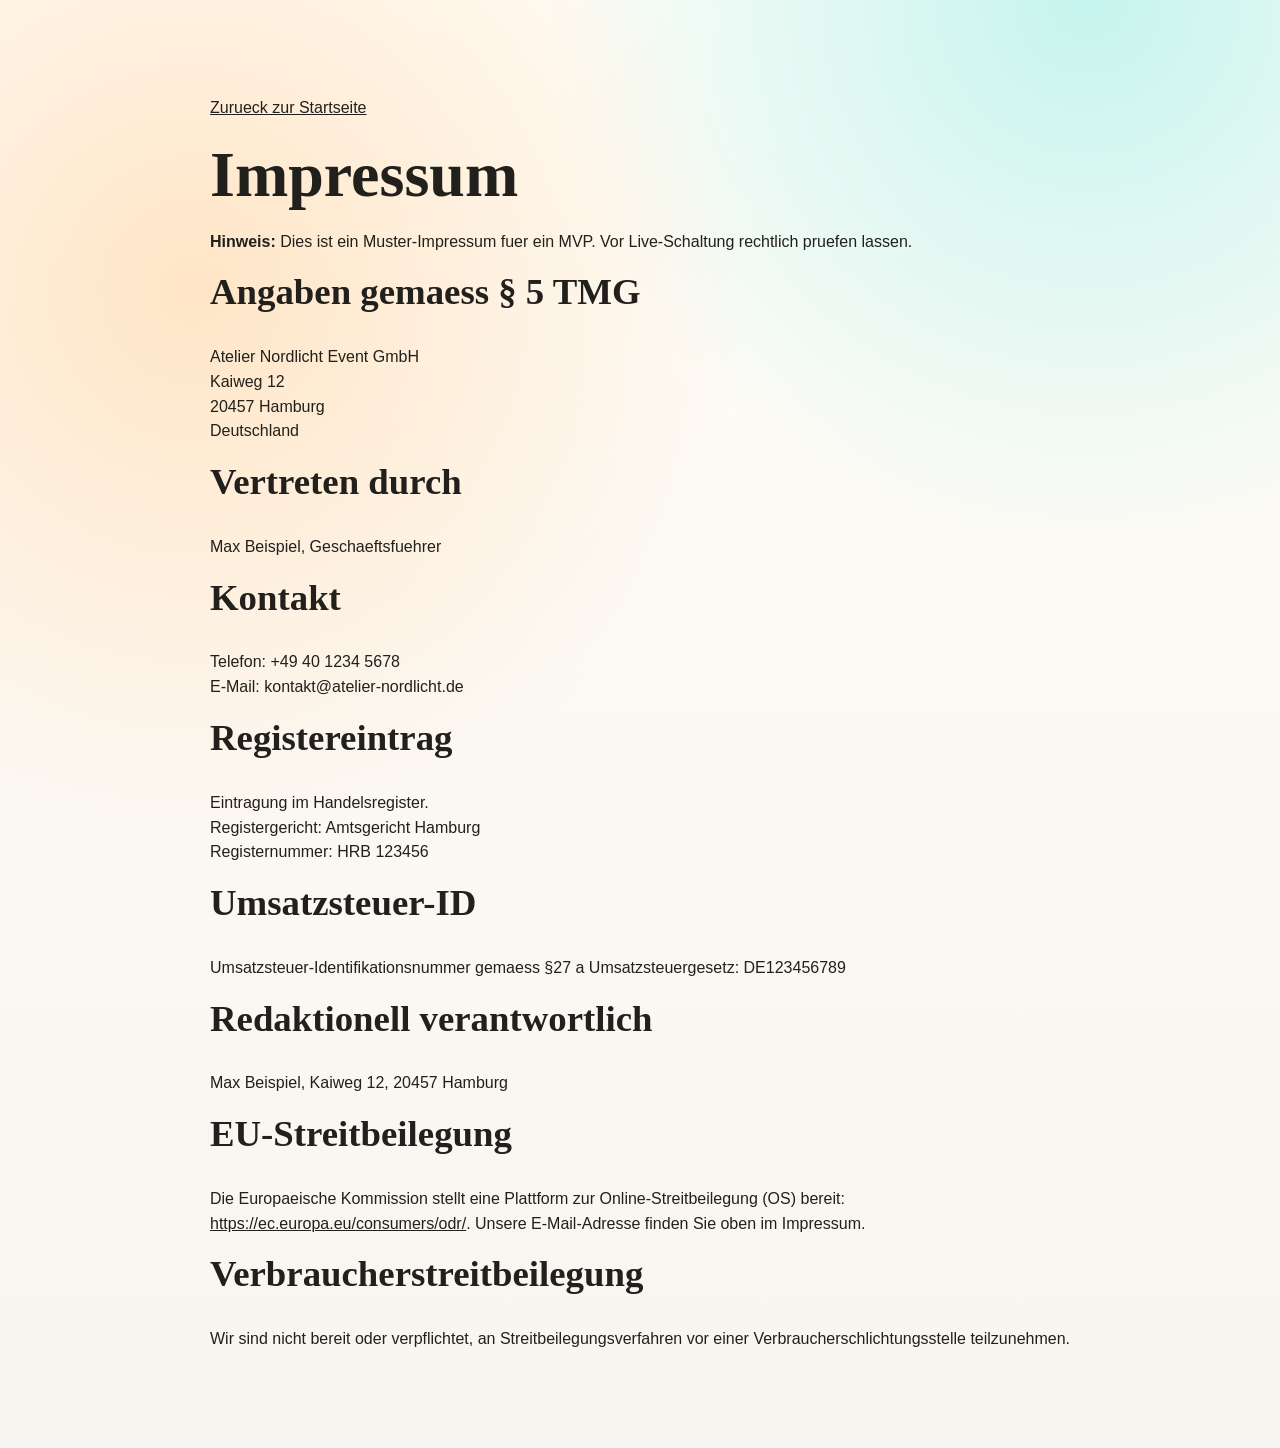
==== impressum.html @ 55652066 "Initial MVP website" ====
<!DOCTYPE html>
<html lang="de">
  <head>
    <meta charset="UTF-8" />
    <meta name="viewport" content="width=device-width, initial-scale=1.0" />
    <title>Impressum | Atelier Nordlicht</title>
    <link rel="stylesheet" href="./styles.css" />
  </head>
  <body>
    <main class="section">
      <div class="container" style="max-width: 860px">
        <p><a href="./index.html">Zurueck zur Startseite</a></p>
        <h1>Impressum</h1>
        <p>
          <strong>Hinweis:</strong> Dies ist ein Muster-Impressum fuer ein MVP.
          Vor Live-Schaltung rechtlich pruefen lassen.
        </p>

        <h2>Angaben gemaess § 5 TMG</h2>
        <p>
          Atelier Nordlicht Event GmbH<br />
          Kaiweg 12<br />
          20457 Hamburg<br />
          Deutschland
        </p>

        <h2>Vertreten durch</h2>
        <p>Max Beispiel, Geschaeftsfuehrer</p>

        <h2>Kontakt</h2>
        <p>
          Telefon: +49 40 1234 5678<br />
          E-Mail: kontakt@atelier-nordlicht.de
        </p>

        <h2>Registereintrag</h2>
        <p>
          Eintragung im Handelsregister.<br />
          Registergericht: Amtsgericht Hamburg<br />
          Registernummer: HRB 123456
        </p>

        <h2>Umsatzsteuer-ID</h2>
        <p>Umsatzsteuer-Identifikationsnummer gemaess §27 a Umsatzsteuergesetz: DE123456789</p>

        <h2>Redaktionell verantwortlich</h2>
        <p>Max Beispiel, Kaiweg 12, 20457 Hamburg</p>

        <h2>EU-Streitbeilegung</h2>
        <p>
          Die Europaeische Kommission stellt eine Plattform zur Online-Streitbeilegung (OS) bereit:
          <a href="https://ec.europa.eu/consumers/odr/">https://ec.europa.eu/consumers/odr/</a>.
          Unsere E-Mail-Adresse finden Sie oben im Impressum.
        </p>

        <h2>Verbraucherstreitbeilegung</h2>
        <p>
          Wir sind nicht bereit oder verpflichtet, an Streitbeilegungsverfahren vor einer
          Verbraucherschlichtungsstelle teilzunehmen.
        </p>
      </div>
    </main>
  </body>
</html>
---- styles.css ----
:root {
  --bg: #f8f5f0;
  --surface: #fff9f2;
  --surface-strong: #f2e9dc;
  --text: #22201c;
  --muted: #5b544a;
  --brand: #b1463a;
  --brand-dark: #8e3329;
  --accent: #0f6d6d;
  --focus: #0d8b66;
  --shadow: 0 18px 40px rgb(0 0 0 / 0.12);
  --radius: 16px;
}

* {
  box-sizing: border-box;
}

html,
body {
  margin: 0;
  padding: 0;
}

body {
  font-family: "Work Sans", "Segoe UI", sans-serif;
  color: var(--text);
  line-height: 1.55;
  background:
    radial-gradient(circle at 15% 20%, #ffe5c6 0%, transparent 35%),
    radial-gradient(circle at 85% 0%, #c6f4ee 0%, transparent 30%),
    linear-gradient(180deg, #fffdf8 0%, #f8f5f0 100%);
}

a {
  color: inherit;
}

img {
  max-width: 100%;
  display: block;
}

.container {
  width: min(1120px, 92vw);
  margin: 0 auto;
}

.skip-link {
  position: absolute;
  left: -999px;
  top: 0;
  background: var(--text);
  color: #fff;
  padding: 0.65rem 1rem;
  z-index: 2000;
}

.skip-link:focus {
  left: 1rem;
  top: 1rem;
}

:focus-visible {
  outline: 3px solid var(--focus);
  outline-offset: 3px;
}

.site-header {
  position: sticky;
  top: 0;
  z-index: 1000;
  backdrop-filter: blur(12px);
  background: rgb(255 249 241 / 0.88);
  border-bottom: 1px solid rgb(0 0 0 / 0.05);
}

.header-inner {
  display: flex;
  align-items: center;
  justify-content: space-between;
  min-height: 74px;
}

.brand {
  display: inline-flex;
  align-items: center;
  gap: 0.6rem;
  text-decoration: none;
}

.brand-mark {
  width: 2rem;
  height: 2rem;
  border-radius: 999px;
  display: grid;
  place-items: center;
  color: #fff;
  background: linear-gradient(145deg, var(--brand), #ce725e);
  font-weight: 700;
  font-size: 0.8rem;
}

.brand-text {
  font-family: "Fraunces", "Georgia", serif;
  font-size: 1.2rem;
  font-weight: 700;
}

.main-nav ul {
  list-style: none;
  display: flex;
  gap: 0.3rem;
  margin: 0;
  padding: 0;
  align-items: center;
}

.main-nav a {
  text-decoration: none;
  font-weight: 500;
  color: var(--text);
  padding: 0.5rem 0.75rem;
  border-radius: 8px;
}

.main-nav a:hover {
  background: rgb(0 0 0 / 0.05);
}

.nav-cta {
  background: var(--brand);
  color: #fff !important;
}

.nav-cta:hover {
  background: var(--brand-dark) !important;
}

.menu-toggle {
  display: none;
  border: 0;
  background: none;
  width: 2.6rem;
  height: 2.6rem;
  padding: 0.4rem;
  cursor: pointer;
}

.menu-toggle span {
  display: block;
  height: 2px;
  margin: 5px 0;
  background: var(--text);
}

.hero {
  position: relative;
  padding: clamp(2.5rem, 7vw, 6rem) 0 3rem;
  overflow: hidden;
}

.hero-backdrop {
  position: absolute;
  inset: 10% -10% auto auto;
  width: 420px;
  height: 420px;
  border-radius: 50%;
  background: radial-gradient(circle, rgb(177 70 58 / 0.2) 0%, rgb(177 70 58 / 0) 66%);
  filter: blur(4px);
  animation: drift 9s ease-in-out infinite;
}

@keyframes drift {
  0%,
  100% {
    transform: translateY(0);
  }

  50% {
    transform: translateY(15px);
  }
}

.hero-grid {
  display: grid;
  gap: 2rem;
  align-items: center;
  grid-template-columns: 1.1fr 0.9fr;
}

.eyebrow {
  text-transform: uppercase;
  letter-spacing: 0.08em;
  color: var(--accent);
  font-weight: 600;
  font-size: 0.82rem;
}

h1,
h2,
h3 {
  font-family: "Fraunces", "Georgia", serif;
  line-height: 1.2;
  margin-top: 0;
}

h1 {
  font-size: clamp(2rem, 6vw, 4rem);
  margin-bottom: 1rem;
}

h2 {
  font-size: clamp(1.5rem, 3vw, 2.3rem);
}

.hero-actions {
  margin: 1.5rem 0;
  display: flex;
  flex-wrap: wrap;
  gap: 0.8rem;
}

.btn {
  display: inline-block;
  border: 0;
  text-decoration: none;
  border-radius: 999px;
  padding: 0.8rem 1.2rem;
  font-weight: 700;
  cursor: pointer;
}

.btn-primary {
  background: linear-gradient(135deg, var(--brand), #ca6854);
  color: #fff;
}

.btn-primary:hover {
  background: linear-gradient(135deg, var(--brand-dark), #b84e40);
}

.btn-ghost {
  border: 2px solid rgb(0 0 0 / 0.2);
  color: var(--text);
}

.highlights {
  list-style: none;
  display: flex;
  flex-wrap: wrap;
  gap: 0.8rem;
  padding: 0;
  margin: 1rem 0 0;
}

.highlights li {
  background: rgb(255 255 255 / 0.8);
  border: 1px solid rgb(0 0 0 / 0.08);
  padding: 0.45rem 0.75rem;
  border-radius: 999px;
  font-weight: 500;
}

.hero-visual {
  margin: 0;
  background: var(--surface);
  border: 1px solid rgb(0 0 0 / 0.08);
  border-radius: var(--radius);
  box-shadow: var(--shadow);
  overflow: hidden;
}

.hero-visual figcaption {
  padding: 0.75rem 1rem;
  color: var(--muted);
  font-size: 0.9rem;
}

.stats {
  padding-bottom: 2rem;
}

.stats-grid {
  display: grid;
  grid-template-columns: repeat(4, minmax(0, 1fr));
  gap: 1rem;
}

.stats-grid article {
  background: #fff;
  border: 1px solid rgb(0 0 0 / 0.08);
  border-radius: 14px;
  padding: 1rem;
  text-align: center;
}

.stat-number {
  font-weight: 700;
  font-size: 1.5rem;
  margin: 0;
}

.stat-label {
  margin: 0.2rem 0 0;
  color: var(--muted);
}

.section {
  padding: clamp(2.5rem, 7vw, 5rem) 0;
}

.section-contrast {
  background: linear-gradient(180deg, #fff5e8, #f2ecdf);
}

.section-head {
  margin-bottom: 1.5rem;
}

.cards-3,
.room-grid {
  display: grid;
  grid-template-columns: repeat(3, minmax(0, 1fr));
  gap: 1rem;
}

.feature-card,
.room-card {
  background: #fff;
  border: 1px solid rgb(0 0 0 / 0.08);
  border-radius: var(--radius);
  padding: 1.2rem;
}

.room-card .meta {
  color: var(--muted);
  font-weight: 500;
}

.gallery-grid {
  display: grid;
  grid-template-columns: repeat(4, minmax(0, 1fr));
  gap: 0.8rem;
}

.gallery-item {
  border: 0;
  padding: 0;
  background: none;
  border-radius: 12px;
  overflow: hidden;
  cursor: pointer;
  min-height: 120px;
}

.gallery-item img {
  width: 100%;
  height: 100%;
  object-fit: cover;
  transition: transform 0.3s ease;
}

.gallery-item:hover img {
  transform: scale(1.04);
}

.testimonials {
  display: grid;
  gap: 1rem;
}

.testimonials blockquote {
  margin: 0;
  background: #fff;
  border-left: 6px solid var(--brand);
  border-radius: 8px;
  padding: 1rem 1rem 1rem 1.2rem;
}

.testimonials cite {
  display: block;
  margin-top: 0.6rem;
  color: var(--muted);
  font-style: normal;
  font-weight: 600;
}

.faq-list {
  display: grid;
  gap: 0.7rem;
}

.faq-item {
  background: #fff;
  border-radius: 12px;
  border: 1px solid rgb(0 0 0 / 0.1);
  overflow: hidden;
}

.faq-item h3 {
  margin: 0;
}

.faq-item button {
  width: 100%;
  text-align: left;
  border: 0;
  background: #fff;
  padding: 1rem;
  font: inherit;
  font-weight: 700;
  cursor: pointer;
}

.faq-content {
  padding: 0 1rem;
  max-height: 0;
  overflow: hidden;
  transition: max-height 0.3s ease, padding 0.3s ease;
}

.faq-item.open .faq-content {
  max-height: 180px;
  padding: 0 1rem 1rem;
}

.section-form {
  background: linear-gradient(140deg, #fff8ef 0%, #e8f6f3 100%);
}

.form-layout {
  display: grid;
  grid-template-columns: 0.95fr 1.05fr;
  gap: 1.5rem;
}

#anfrage-form {
  background: #fff;
  border: 1px solid rgb(0 0 0 / 0.08);
  border-radius: 16px;
  padding: 1rem;
}

.form-grid {
  display: grid;
  gap: 0.55rem;
}

label {
  font-weight: 600;
}

input,
select,
textarea {
  width: 100%;
  font: inherit;
  border: 1px solid #bcb3a8;
  border-radius: 10px;
  padding: 0.62rem 0.72rem;
  background: #fff;
}

.checkline {
  display: grid;
  grid-template-columns: auto 1fr;
  gap: 0.6rem;
  align-items: start;
  margin: 0.3rem 0 0.8rem;
}

.checkline input {
  width: 1rem;
  height: 1rem;
  margin-top: 0.2rem;
}

.form-note {
  color: var(--muted);
  margin-bottom: 0;
}

.form-status {
  font-weight: 600;
  min-height: 1.2rem;
}

.form-status.error {
  color: #8f1f1f;
}

.form-status.success {
  color: #165a43;
}

.contact-list {
  list-style: none;
  padding: 0;
}

.site-footer {
  background: #171614;
  color: #f1ede7;
  padding: 2rem 0;
}

.footer-grid {
  display: grid;
  grid-template-columns: 1fr auto;
  gap: 2rem;
}

.site-footer ul {
  list-style: none;
  padding: 0;
  margin: 0;
  display: grid;
  gap: 0.4rem;
}

.site-footer a {
  color: #f1ede7;
}

dialog {
  border: 0;
  border-radius: 16px;
  width: min(95vw, 900px);
  padding: 0;
}

dialog::backdrop {
  background: rgb(0 0 0 / 0.72);
}

#lightbox-image {
  width: 100%;
  max-height: 75vh;
  object-fit: contain;
  background: #111;
}

#lightbox-caption {
  margin: 0;
  padding: 0.8rem 1rem 1rem;
}

.lightbox-close-wrap {
  text-align: right;
  padding: 0.6rem;
}

.lightbox-close {
  border: 0;
  background: var(--text);
  color: #fff;
  border-radius: 999px;
  padding: 0.45rem 0.8rem;
  cursor: pointer;
}

@media (max-width: 980px) {
  .hero-grid,
  .form-layout,
  .cards-3,
  .room-grid {
    grid-template-columns: 1fr;
  }

  .gallery-grid {
    grid-template-columns: repeat(2, minmax(0, 1fr));
  }

  .stats-grid {
    grid-template-columns: repeat(2, minmax(0, 1fr));
  }
}

@media (max-width: 760px) {
  .menu-toggle {
    display: block;
  }

  .main-nav {
    position: absolute;
    top: 74px;
    left: 0;
    right: 0;
    background: #fff7ee;
    border-bottom: 1px solid rgb(0 0 0 / 0.1);
    transform: translateY(-120%);
    transition: transform 0.25s ease;
  }

  .main-nav ul {
    flex-direction: column;
    align-items: stretch;
    padding: 0.7rem;
  }

  .main-nav.open {
    transform: translateY(0);
  }

  .footer-grid {
    grid-template-columns: 1fr;
  }
}

@media (prefers-reduced-motion: reduce) {
  *,
  *::before,
  *::after {
    animation: none !important;
    transition: none !important;
    scroll-behavior: auto !important;
  }
}
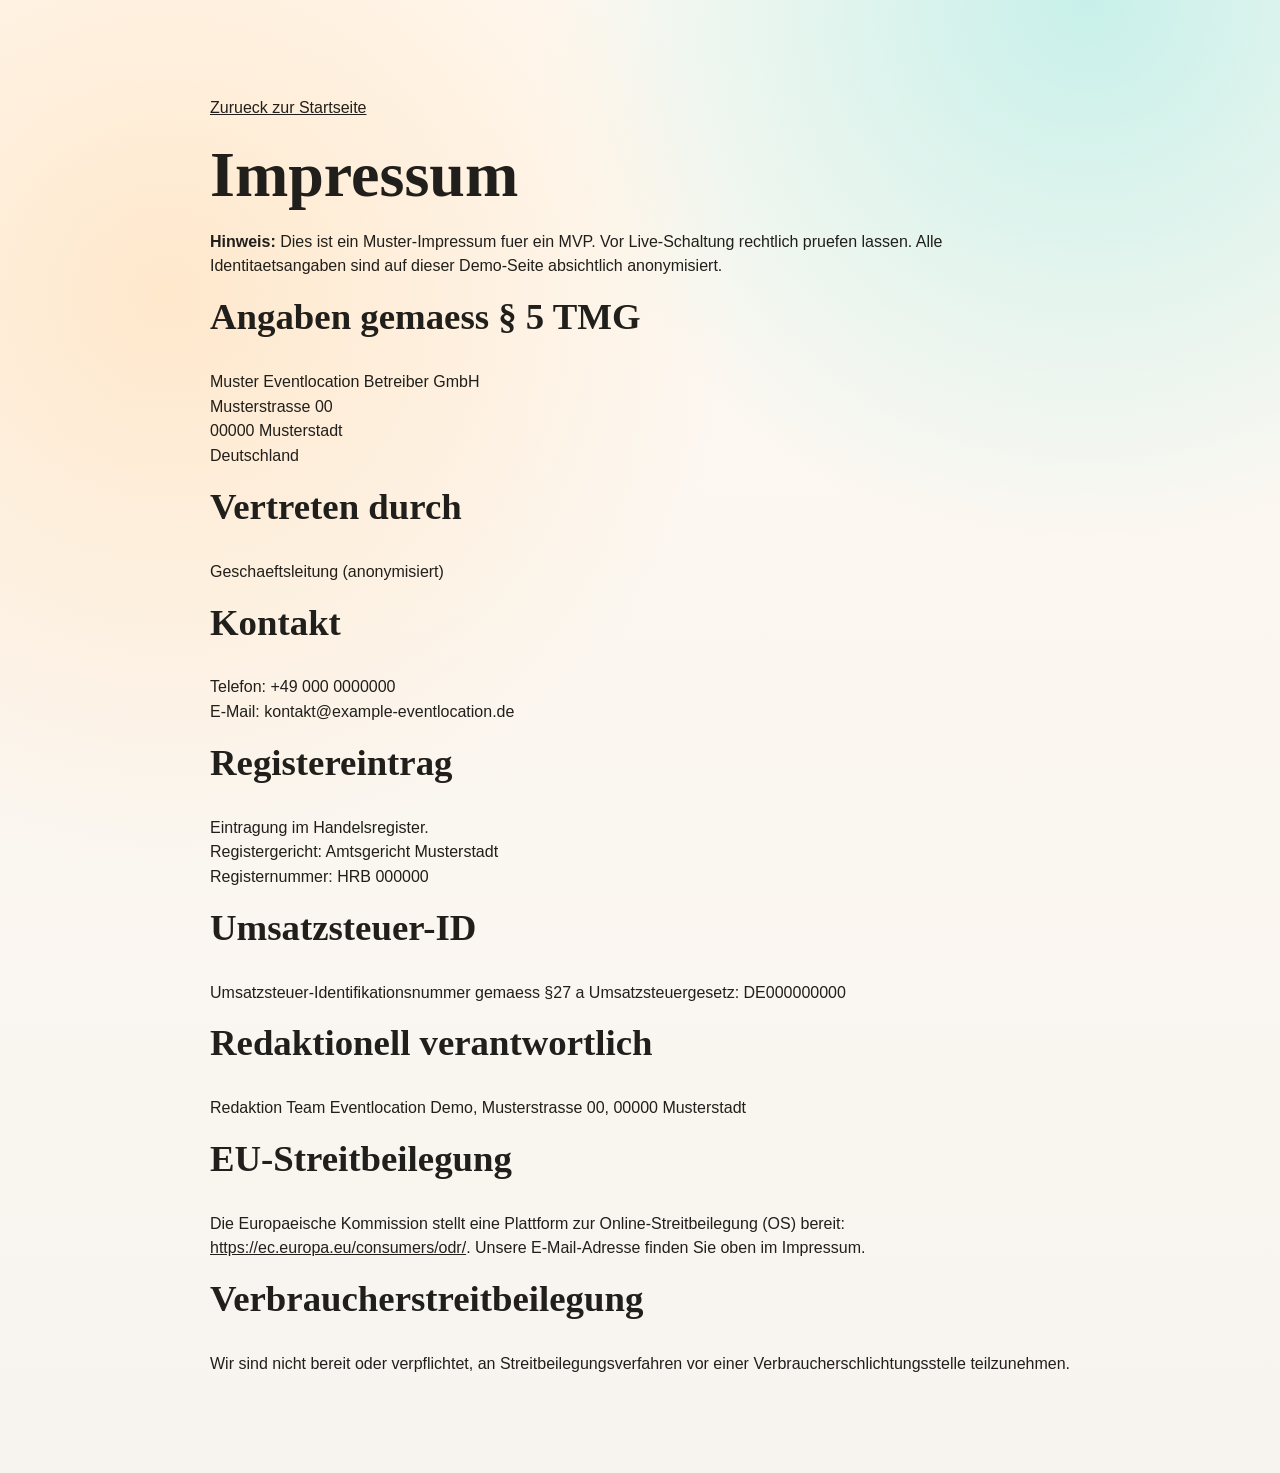
==== commit c6bf50ae: "Add modern multi-theme event location redesign" ====
--- a/impressum.html
+++ b/impressum.html
@@ -13,38 +13,39 @@
         <h1>Impressum</h1>
         <p>
           <strong>Hinweis:</strong> Dies ist ein Muster-Impressum fuer ein MVP.
-          Vor Live-Schaltung rechtlich pruefen lassen.
+          Vor Live-Schaltung rechtlich pruefen lassen. Alle Identitaetsangaben
+          sind auf dieser Demo-Seite absichtlich anonymisiert.
         </p>
 
         <h2>Angaben gemaess § 5 TMG</h2>
         <p>
-          Atelier Nordlicht Event GmbH<br />
-          Kaiweg 12<br />
-          20457 Hamburg<br />
+          Muster Eventlocation Betreiber GmbH<br />
+          Musterstrasse 00<br />
+          00000 Musterstadt<br />
           Deutschland
         </p>
 
         <h2>Vertreten durch</h2>
-        <p>Max Beispiel, Geschaeftsfuehrer</p>
+        <p>Geschaeftsleitung (anonymisiert)</p>
 
         <h2>Kontakt</h2>
         <p>
-          Telefon: +49 40 1234 5678<br />
-          E-Mail: kontakt@atelier-nordlicht.de
+          Telefon: +49 000 0000000<br />
+          E-Mail: kontakt@example-eventlocation.de
         </p>
 
         <h2>Registereintrag</h2>
         <p>
           Eintragung im Handelsregister.<br />
-          Registergericht: Amtsgericht Hamburg<br />
-          Registernummer: HRB 123456
+          Registergericht: Amtsgericht Musterstadt<br />
+          Registernummer: HRB 000000
         </p>
 
         <h2>Umsatzsteuer-ID</h2>
-        <p>Umsatzsteuer-Identifikationsnummer gemaess §27 a Umsatzsteuergesetz: DE123456789</p>
+        <p>Umsatzsteuer-Identifikationsnummer gemaess §27 a Umsatzsteuergesetz: DE000000000</p>
 
         <h2>Redaktionell verantwortlich</h2>
-        <p>Max Beispiel, Kaiweg 12, 20457 Hamburg</p>
+        <p>Redaktion Team Eventlocation Demo, Musterstrasse 00, 00000 Musterstadt</p>
 
         <h2>EU-Streitbeilegung</h2>
         <p>
--- a/styles.css
+++ b/styles.css
@@ -1,15 +1,64 @@
 :root {
-  --bg: #f8f5f0;
-  --surface: #fff9f2;
-  --surface-strong: #f2e9dc;
-  --text: #22201c;
-  --muted: #5b544a;
-  --brand: #b1463a;
-  --brand-dark: #8e3329;
-  --accent: #0f6d6d;
-  --focus: #0d8b66;
+  --font-head: "Fraunces", "Georgia", serif;
+  --font-body: "Work Sans", "Segoe UI", sans-serif;
+  --bg: #f7f4ef;
+  --bg-secondary: #fff9f2;
+  --surface: #fffdf8;
+  --surface-strong: #f3ecdf;
+  --text: #211f1b;
+  --muted: #5d5549;
+  --brand: #b1483a;
+  --brand-2: #d57255;
+  --accent: #0d6c68;
+  --focus: #198f6c;
+  --line: rgb(0 0 0 / 0.1);
   --shadow: 0 18px 40px rgb(0 0 0 / 0.12);
+  --header-bg: rgb(255 250 243 / 0.88);
+  --hero-a: #ffe8cc;
+  --hero-b: #c8f0ea;
+  --footer-bg: #171614;
+  --footer-text: #f1ede7;
   --radius: 16px;
+}
+
+html[data-theme="dark"] {
+  --bg: #0d1117;
+  --bg-secondary: #111a24;
+  --surface: #141f2d;
+  --surface-strong: #1b2a3b;
+  --text: #edf3fb;
+  --muted: #9db0c8;
+  --brand: #ff8a5c;
+  --brand-2: #ffb17d;
+  --accent: #67e0d2;
+  --focus: #89f7e7;
+  --line: rgb(255 255 255 / 0.14);
+  --shadow: 0 18px 48px rgb(0 0 0 / 0.4);
+  --header-bg: rgb(10 16 24 / 0.82);
+  --hero-a: #23334f;
+  --hero-b: #143742;
+  --footer-bg: #090e15;
+  --footer-text: #dbe9ff;
+}
+
+html[data-theme="effects"] {
+  --bg: #fcf8ef;
+  --bg-secondary: #f5fff8;
+  --surface: #fff;
+  --surface-strong: #e9f7ec;
+  --text: #1f1b24;
+  --muted: #5d5569;
+  --brand: #db4e3e;
+  --brand-2: #ff8f4f;
+  --accent: #01796f;
+  --focus: #04ab7f;
+  --line: rgb(17 20 31 / 0.12);
+  --shadow: 0 22px 50px rgb(34 24 62 / 0.2);
+  --header-bg: rgb(255 255 255 / 0.78);
+  --hero-a: #ffd9b6;
+  --hero-b: #c7f3df;
+  --footer-bg: #191427;
+  --footer-text: #e9e5f8;
 }
 
 * {
@@ -23,13 +72,65 @@
 }
 
 body {
-  font-family: "Work Sans", "Segoe UI", sans-serif;
+  font-family: var(--font-body);
   color: var(--text);
   line-height: 1.55;
   background:
-    radial-gradient(circle at 15% 20%, #ffe5c6 0%, transparent 35%),
-    radial-gradient(circle at 85% 0%, #c6f4ee 0%, transparent 30%),
-    linear-gradient(180deg, #fffdf8 0%, #f8f5f0 100%);
+    radial-gradient(circle at 13% 20%, var(--hero-a) 0%, transparent 35%),
+    radial-gradient(circle at 85% 0%, var(--hero-b) 0%, transparent 30%),
+    linear-gradient(180deg, var(--bg-secondary) 0%, var(--bg) 100%);
+  transition: background 0.45s ease, color 0.35s ease;
+}
+
+html[data-theme="effects"] body::before,
+html[data-theme="effects"] body::after {
+  content: "";
+  position: fixed;
+  inset: -30vmax;
+  pointer-events: none;
+  z-index: -1;
+}
+
+html[data-theme="effects"] body::before {
+  background:
+    radial-gradient(circle at 20% 25%, rgb(255 140 75 / 0.22), transparent 30%),
+    radial-gradient(circle at 80% 10%, rgb(0 121 111 / 0.2), transparent 33%),
+    radial-gradient(circle at 60% 70%, rgb(219 78 62 / 0.18), transparent 35%);
+  animation: glowFloat 14s linear infinite;
+}
+
+html[data-theme="effects"] body::after {
+  background: repeating-conic-gradient(
+    from 0deg,
+    rgb(255 255 255 / 0.04) 0deg 8deg,
+    transparent 8deg 20deg
+  );
+  mix-blend-mode: multiply;
+  animation: spinSlow 36s linear infinite;
+}
+
+@keyframes glowFloat {
+  0% {
+    transform: translate3d(0, 0, 0);
+  }
+
+  50% {
+    transform: translate3d(4%, -3%, 0);
+  }
+
+  100% {
+    transform: translate3d(0, 0, 0);
+  }
+}
+
+@keyframes spinSlow {
+  from {
+    transform: rotate(0deg);
+  }
+
+  to {
+    transform: rotate(360deg);
+  }
 }
 
 a {
@@ -71,14 +172,15 @@
   top: 0;
   z-index: 1000;
   backdrop-filter: blur(12px);
-  background: rgb(255 249 241 / 0.88);
-  border-bottom: 1px solid rgb(0 0 0 / 0.05);
+  background: var(--header-bg);
+  border-bottom: 1px solid var(--line);
 }
 
 .header-inner {
-  display: flex;
+  display: grid;
   align-items: center;
-  justify-content: space-between;
+  grid-template-columns: auto 1fr auto auto;
+  gap: 0.8rem;
   min-height: 74px;
 }
 
@@ -96,15 +198,19 @@
   display: grid;
   place-items: center;
   color: #fff;
-  background: linear-gradient(145deg, var(--brand), #ce725e);
+  background: linear-gradient(145deg, var(--brand), var(--brand-2));
   font-weight: 700;
   font-size: 0.8rem;
 }
 
 .brand-text {
-  font-family: "Fraunces", "Georgia", serif;
+  font-family: var(--font-head);
   font-size: 1.2rem;
   font-weight: 700;
+}
+
+.main-nav {
+  justify-self: end;
 }
 
 .main-nav ul {
@@ -125,7 +231,11 @@
 }
 
 .main-nav a:hover {
-  background: rgb(0 0 0 / 0.05);
+  background: rgb(0 0 0 / 0.06);
+}
+
+html[data-theme="dark"] .main-nav a:hover {
+  background: rgb(255 255 255 / 0.1);
 }
 
 .nav-cta {
@@ -134,7 +244,41 @@
 }
 
 .nav-cta:hover {
-  background: var(--brand-dark) !important;
+  background: var(--brand-2) !important;
+}
+
+.theme-switcher {
+  display: inline-flex;
+  align-items: center;
+  gap: 0.35rem;
+  padding: 0.3rem;
+  border: 1px solid var(--line);
+  background: var(--surface);
+  border-radius: 999px;
+}
+
+.theme-btn {
+  border: 0;
+  border-radius: 999px;
+  padding: 0.38rem 0.72rem;
+  font: inherit;
+  font-weight: 600;
+  color: var(--text);
+  background: transparent;
+  cursor: pointer;
+}
+
+.theme-btn:hover {
+  background: rgb(0 0 0 / 0.08);
+}
+
+html[data-theme="dark"] .theme-btn:hover {
+  background: rgb(255 255 255 / 0.16);
+}
+
+.theme-btn.is-active {
+  color: #fff;
+  background: linear-gradient(135deg, var(--brand), var(--brand-2));
 }
 
 .menu-toggle {
@@ -166,7 +310,7 @@
   width: 420px;
   height: 420px;
   border-radius: 50%;
-  background: radial-gradient(circle, rgb(177 70 58 / 0.2) 0%, rgb(177 70 58 / 0) 66%);
+  background: radial-gradient(circle, color-mix(in srgb, var(--brand), transparent 78%) 0%, transparent 66%);
   filter: blur(4px);
   animation: drift 9s ease-in-out infinite;
 }
@@ -186,21 +330,21 @@
   display: grid;
   gap: 2rem;
   align-items: center;
-  grid-template-columns: 1.1fr 0.9fr;
+  grid-template-columns: 1.08fr 0.92fr;
 }
 
 .eyebrow {
   text-transform: uppercase;
   letter-spacing: 0.08em;
   color: var(--accent);
-  font-weight: 600;
+  font-weight: 700;
   font-size: 0.82rem;
 }
 
 h1,
 h2,
 h3 {
-  font-family: "Fraunces", "Georgia", serif;
+  font-family: var(--font-head);
   line-height: 1.2;
   margin-top: 0;
 }
@@ -232,16 +376,16 @@
 }
 
 .btn-primary {
-  background: linear-gradient(135deg, var(--brand), #ca6854);
+  background: linear-gradient(135deg, var(--brand), var(--brand-2));
   color: #fff;
 }
 
 .btn-primary:hover {
-  background: linear-gradient(135deg, var(--brand-dark), #b84e40);
+  filter: brightness(0.95);
 }
 
 .btn-ghost {
-  border: 2px solid rgb(0 0 0 / 0.2);
+  border: 2px solid var(--line);
   color: var(--text);
 }
 
@@ -255,8 +399,8 @@
 }
 
 .highlights li {
-  background: rgb(255 255 255 / 0.8);
-  border: 1px solid rgb(0 0 0 / 0.08);
+  background: color-mix(in srgb, var(--surface), transparent 4%);
+  border: 1px solid var(--line);
   padding: 0.45rem 0.75rem;
   border-radius: 999px;
   font-weight: 500;
@@ -265,7 +409,7 @@
 .hero-visual {
   margin: 0;
   background: var(--surface);
-  border: 1px solid rgb(0 0 0 / 0.08);
+  border: 1px solid var(--line);
   border-radius: var(--radius);
   box-shadow: var(--shadow);
   overflow: hidden;
@@ -288,8 +432,8 @@
 }
 
 .stats-grid article {
-  background: #fff;
-  border: 1px solid rgb(0 0 0 / 0.08);
+  background: var(--surface);
+  border: 1px solid var(--line);
   border-radius: 14px;
   padding: 1rem;
   text-align: center;
@@ -310,8 +454,12 @@
   padding: clamp(2.5rem, 7vw, 5rem) 0;
 }
 
+.section-showcase {
+  background: linear-gradient(140deg, color-mix(in srgb, var(--bg-secondary), #fff 35%), var(--surface-strong));
+}
+
 .section-contrast {
-  background: linear-gradient(180deg, #fff5e8, #f2ecdf);
+  background: linear-gradient(180deg, color-mix(in srgb, var(--surface-strong), #fff 8%), color-mix(in srgb, var(--bg), #fff 5%));
 }
 
 .section-head {
@@ -327,20 +475,31 @@
 
 .feature-card,
 .room-card {
-  background: #fff;
-  border: 1px solid rgb(0 0 0 / 0.08);
+  background: var(--surface);
+  border: 1px solid var(--line);
   border-radius: var(--radius);
   padding: 1.2rem;
 }
 
+.purpose-card {
+  overflow: hidden;
+}
+
+.purpose-card img {
+  width: 100%;
+  border-radius: 12px;
+  margin-bottom: 0.9rem;
+  border: 1px solid var(--line);
+}
+
 .room-card .meta {
   color: var(--muted);
-  font-weight: 500;
+  font-weight: 600;
 }
 
 .gallery-grid {
   display: grid;
-  grid-template-columns: repeat(4, minmax(0, 1fr));
+  grid-template-columns: repeat(3, minmax(0, 1fr));
   gap: 0.8rem;
 }
 
@@ -372,7 +531,7 @@
 
 .testimonials blockquote {
   margin: 0;
-  background: #fff;
+  background: var(--surface);
   border-left: 6px solid var(--brand);
   border-radius: 8px;
   padding: 1rem 1rem 1rem 1.2rem;
@@ -392,9 +551,9 @@
 }
 
 .faq-item {
-  background: #fff;
+  background: var(--surface);
   border-radius: 12px;
-  border: 1px solid rgb(0 0 0 / 0.1);
+  border: 1px solid var(--line);
   overflow: hidden;
 }
 
@@ -406,7 +565,8 @@
   width: 100%;
   text-align: left;
   border: 0;
-  background: #fff;
+  background: var(--surface);
+  color: var(--text);
   padding: 1rem;
   font: inherit;
   font-weight: 700;
@@ -426,7 +586,7 @@
 }
 
 .section-form {
-  background: linear-gradient(140deg, #fff8ef 0%, #e8f6f3 100%);
+  background: linear-gradient(140deg, color-mix(in srgb, var(--surface), #fff 8%) 0%, color-mix(in srgb, var(--hero-b), #fff 65%) 100%);
 }
 
 .form-layout {
@@ -436,8 +596,8 @@
 }
 
 #anfrage-form {
-  background: #fff;
-  border: 1px solid rgb(0 0 0 / 0.08);
+  background: var(--surface);
+  border: 1px solid var(--line);
   border-radius: 16px;
   padding: 1rem;
 }
@@ -456,10 +616,11 @@
 textarea {
   width: 100%;
   font: inherit;
-  border: 1px solid #bcb3a8;
+  color: var(--text);
+  border: 1px solid color-mix(in srgb, var(--line), var(--muted) 35%);
   border-radius: 10px;
   padding: 0.62rem 0.72rem;
-  background: #fff;
+  background: var(--surface);
 }
 
 .checkline {
@@ -487,11 +648,11 @@
 }
 
 .form-status.error {
-  color: #8f1f1f;
+  color: #af2b2b;
 }
 
 .form-status.success {
-  color: #165a43;
+  color: #1c724b;
 }
 
 .contact-list {
@@ -500,8 +661,8 @@
 }
 
 .site-footer {
-  background: #171614;
-  color: #f1ede7;
+  background: var(--footer-bg);
+  color: var(--footer-text);
   padding: 2rem 0;
 }
 
@@ -520,7 +681,7 @@
 }
 
 .site-footer a {
-  color: #f1ede7;
+  color: var(--footer-text);
 }
 
 dialog {
@@ -528,6 +689,8 @@
   border-radius: 16px;
   width: min(95vw, 900px);
   padding: 0;
+  background: var(--surface);
+  color: var(--text);
 }
 
 dialog::backdrop {
@@ -560,6 +723,18 @@
   cursor: pointer;
 }
 
+@media (max-width: 1080px) {
+  .header-inner {
+    grid-template-columns: auto auto 1fr;
+  }
+
+  .main-nav {
+    order: 4;
+    justify-self: stretch;
+    grid-column: 1 / -1;
+  }
+}
+
 @media (max-width: 980px) {
   .hero-grid,
   .form-layout,
@@ -578,6 +753,14 @@
 }
 
 @media (max-width: 760px) {
+  .header-inner {
+    grid-template-columns: auto auto 1fr;
+  }
+
+  .theme-switcher {
+    justify-self: end;
+  }
+
   .menu-toggle {
     display: block;
   }
@@ -587,10 +770,11 @@
     top: 74px;
     left: 0;
     right: 0;
-    background: #fff7ee;
-    border-bottom: 1px solid rgb(0 0 0 / 0.1);
-    transform: translateY(-120%);
+    background: var(--surface);
+    border-bottom: 1px solid var(--line);
+    transform: translateY(-130%);
     transition: transform 0.25s ease;
+    z-index: 1100;
   }
 
   .main-nav ul {
@@ -605,6 +789,11 @@
 
   .footer-grid {
     grid-template-columns: 1fr;
+  }
+
+  .theme-btn {
+    padding-inline: 0.6rem;
+    font-size: 0.88rem;
   }
 }
 
